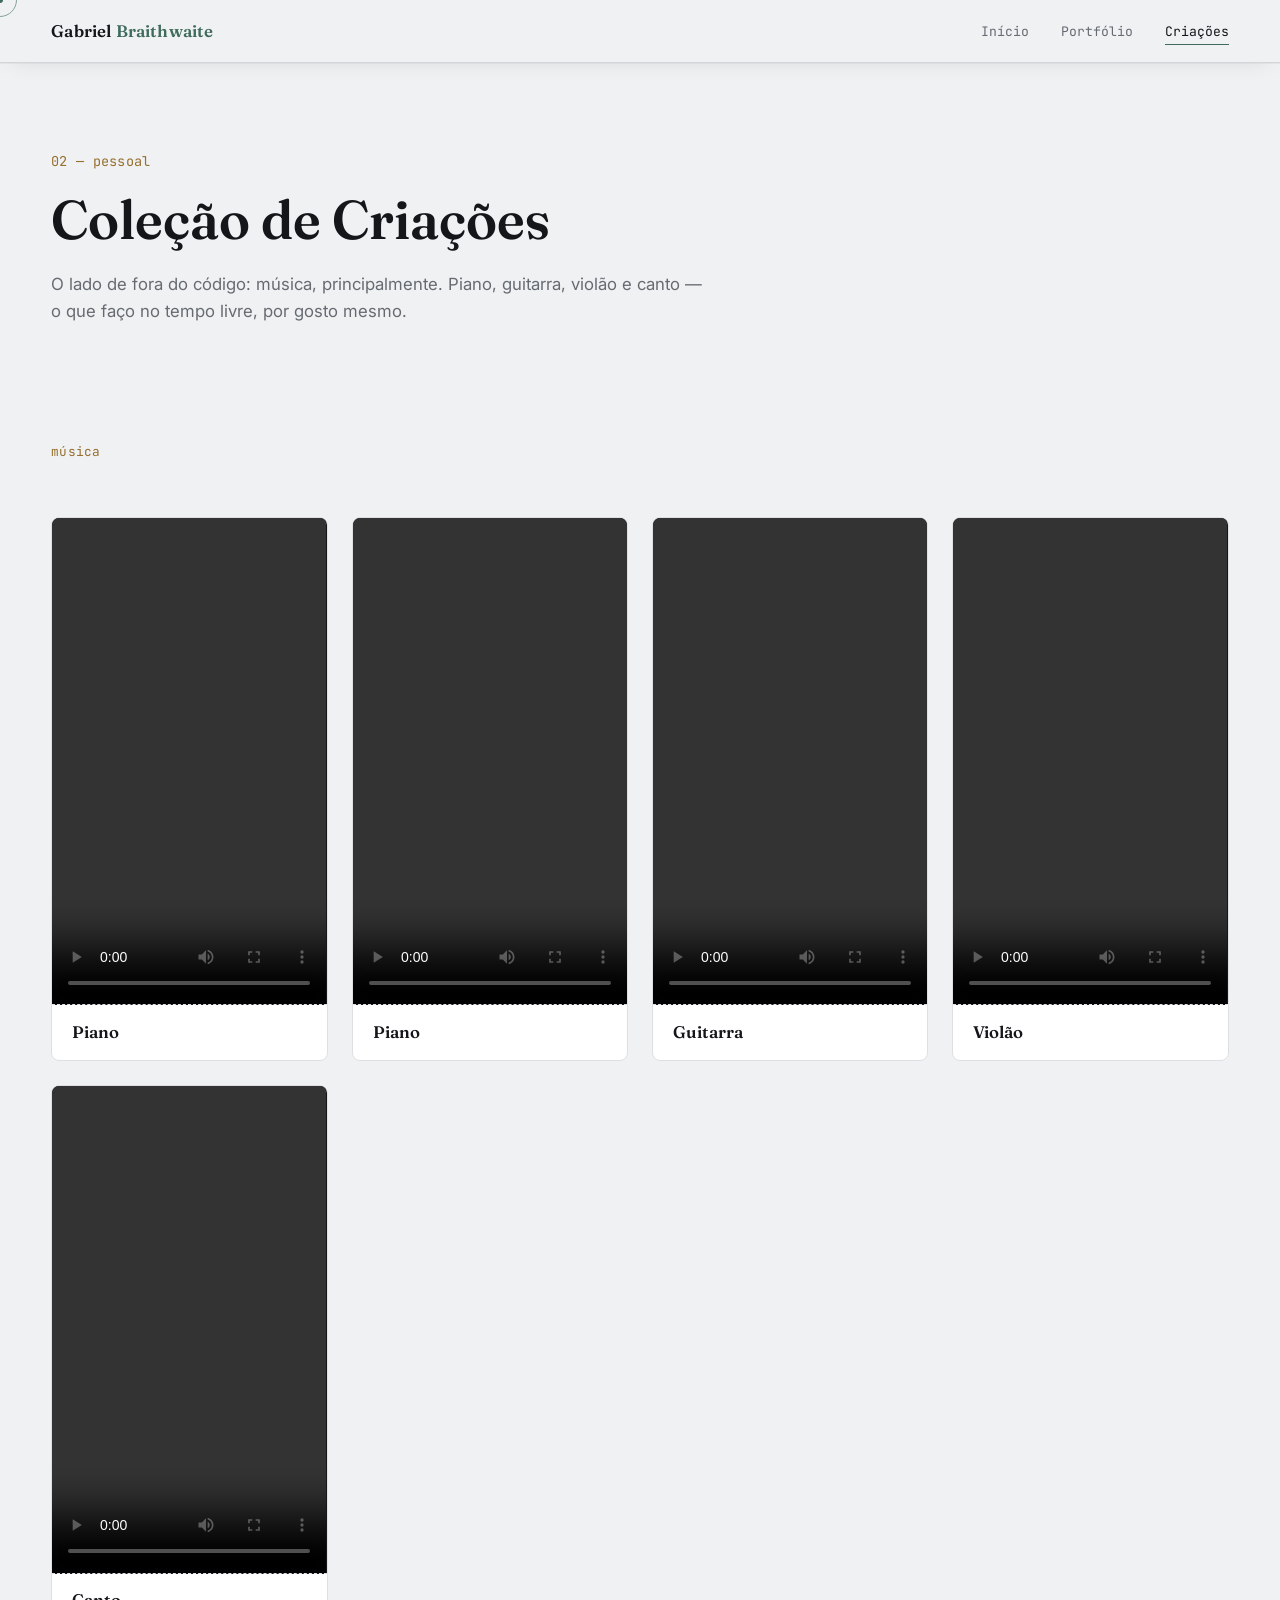
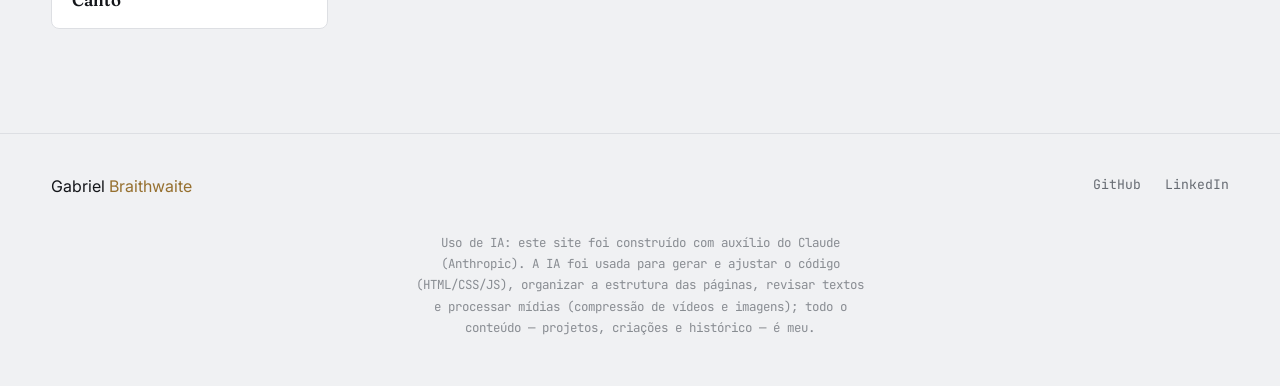
==== criacoes/index.html @ d9b9e3e6 "Portfólio pessoal: site estático com projetos e criações Site de portfólio para processo seletivo, c" ====
<!DOCTYPE html>
<html lang="pt-BR">
<head>
  <meta charset="UTF-8" />
  <meta name="viewport" content="width=device-width, initial-scale=1.0" />
  <title>Criações — Gabriel Braithwaite Felipe dos Santos</title>
  <meta name="description" content="Coleção de criações pessoais de Gabriel Braithwaite Felipe dos Santos: música, piano, guitarra, violão e projetos criativos." />
  <link rel="stylesheet" href="../css/style.css" />
  <link rel="stylesheet" href="../css/animations.css" />
</head>
<body>

  <nav class="site-nav">
    <div class="wrap">
      <a href="../index.html" class="brand">Gabriel <span>Braithwaite</span></a>
      <ul class="nav-links">
        <li><a href="../index.html">Início</a></li>
        <li><a href="../portfolio/index.html">Portfólio</a></li>
        <li><a href="index.html" class="active">Criações</a></li>
      </ul>
    </div>
  </nav>

  <header class="page-head warm">
    <div class="wrap">
      <span class="kicker mono">02 — pessoal</span>
      <h1>Coleção de Criações</h1>
      <p>
        O lado de fora do código: música, principalmente. Piano, guitarra, violão e canto —
        o que faço no tempo livre, por gosto mesmo.
      </p>
    </div>
  </header>

  <section>
    <div class="wrap">
      <div class="section-head" data-reveal>
        <span class="kicker mono" style="color: var(--accent-warm)">música</span>
      </div>

      <div class="creation-grid" data-reveal-group>

        <article class="creation-card" data-reveal>
          <div class="creation-media">
            <video src="../assets/videos/criacoes/piano-1.mp4" controls playsinline preload="metadata"></video>
          </div>
          <div class="creation-body">
            <h3>Piano</h3>
          </div>
        </article>

        <article class="creation-card" data-reveal>
          <div class="creation-media">
            <video src="../assets/videos/criacoes/piano-2.mp4" controls playsinline preload="metadata"></video>
          </div>
          <div class="creation-body">
            <h3>Piano</h3>
          </div>
        </article>

        <article class="creation-card" data-reveal>
          <div class="creation-media">
            <video src="../assets/videos/criacoes/guitarra.mp4" controls playsinline preload="metadata"></video>
          </div>
          <div class="creation-body">
            <h3>Guitarra</h3>
          </div>
        </article>

        <article class="creation-card" data-reveal>
          <div class="creation-media">
            <video src="../assets/videos/criacoes/violao.mp4" controls playsinline preload="metadata"></video>
          </div>
          <div class="creation-body">
            <h3>Violão</h3>
          </div>
        </article>

        <article class="creation-card" data-reveal>
          <div class="creation-media">
            <video src="../assets/videos/criacoes/canto.mp4" controls playsinline preload="metadata"></video>
          </div>
          <div class="creation-body">
            <h3>Canto</h3>
          </div>
        </article>

      </div>
    </div>
  </section>

  <footer>
    <div class="wrap">
      <div class="foot-top">
        <a href="../index.html" class="brand">Gabriel <span style="color: var(--accent-warm)">Braithwaite</span></a>
        <div class="foot-links">
          <a href="https://github.com/gabrielbraithwaitesantos" target="_blank" rel="noopener">GitHub</a>
          <a href="https://www.linkedin.com/in/gabrielbraithwaitefelipe/" target="_blank" rel="noopener">LinkedIn</a>
          <!-- <a href="mailto:seuemail@exemplo.com">E-mail</a> -->
        </div>
      </div>
      <p class="ai-disclosure">
        Uso de IA: este site foi construído com auxílio do Claude (Anthropic). A IA foi usada para
        gerar e ajustar o código (HTML/CSS/JS), organizar a estrutura das páginas, revisar textos e
        processar mídias (compressão de vídeos e imagens); todo o conteúdo — projetos, criações e
        histórico — é meu.
      </p>
    </div>
  </footer>

  <script src="../js/cursor.js"></script>
  <script src="../js/scroll-reveal.js"></script>
  <script src="../js/interactions.js"></script>
</body>
</html>
---- css/style.css ----
/* ==========================================================================
   Gabriel Braithwaite Felipe dos Santos — Portfólio pessoal
   style.css — variáveis, reset, tipografia e layout base
   ========================================================================== */

@import url('https://fonts.googleapis.com/css2?family=Fraunces:opsz,wght@9..144,400;9..144,500;9..144,600&family=JetBrains+Mono:wght@400;500&family=Inter:wght@400;500;600&display=swap');

:root {
  /* Paleta — clara, split hero (fundo cinza bem suave + cards brancos) */
  --bg: #F0F1F3;
  --surface: #FFFFFF;
  --surface-hover: #E7E9EC;
  --text: #14161A;
  --text-dim: #666B72;
  --accent: #3F6B5A;      /* verde-azulado sóbrio — técnico */
  --accent-warm: #96702F; /* dourado escurecido p/ contraste no claro — musical/criativo */
  --border: #DDDFE3;

  /* tons decorativos de fundo (numerais/ano gigante) */
  --decor: #E2E4E8;

  /* Tipografia */
  --font-serif: 'Fraunces', Georgia, serif;
  --font-mono: 'JetBrains Mono', 'Courier New', monospace;
  --font-sans: 'Inter', -apple-system, BlinkMacSystemFont, sans-serif;

  /* Espaçamento / layout */
  --max-width: 1440px;
  --gutter: clamp(1.5rem, 4vw, 3.5rem);
}

*,
*::before,
*::after {
  box-sizing: border-box;
}

html {
  scroll-behavior: smooth;
}

body {
  margin: 0;
  background: var(--bg);
  color: var(--text);
  font-family: var(--font-sans);
  font-size: 16px;
  line-height: 1.6;
  -webkit-font-smoothing: antialiased;
}

img {
  max-width: 100%;
  display: block;
}

a {
  color: inherit;
  text-decoration: none;
}

ul {
  list-style: none;
  margin: 0;
  padding: 0;
}

h1, h2, h3, h4 {
  font-family: var(--font-serif);
  font-weight: 600;
  line-height: 1.15;
  margin: 0;
}

p {
  margin: 0;
}

.mono {
  font-family: var(--font-mono);
  letter-spacing: 0.02em;
}

.wrap {
  max-width: var(--max-width);
  margin: 0 auto;
  padding: 0 var(--gutter);
}

/* ---------------------------------- Nav --------------------------------- */

.site-nav {
  position: sticky;
  top: 0;
  z-index: 50;
  background: rgba(240, 241, 243, 0.92);
  backdrop-filter: blur(16px) saturate(140%);
  -webkit-backdrop-filter: blur(16px) saturate(140%);
  border-bottom: 1px solid rgba(20, 22, 26, 0.12);
  box-shadow: 0 1px 0 rgba(20, 22, 26, 0.04), 0 8px 24px -12px rgba(20, 22, 26, 0.12);
}

.site-nav .wrap {
  display: flex;
  align-items: center;
  justify-content: space-between;
  padding-top: 1.1rem;
  padding-bottom: 1.1rem;
}

.site-nav .brand {
  font-family: var(--font-serif);
  font-size: 1.05rem;
  font-weight: 600;
  letter-spacing: 0.01em;
  color: var(--text);
}

.site-nav .brand span {
  color: var(--accent);
}

.nav-links {
  display: flex;
  gap: 2rem;
}

.nav-links a {
  position: relative;
  font-family: var(--font-mono);
  font-size: 0.82rem;
  color: var(--text-dim);
  padding-bottom: 0.3rem;
  transition: color 0.25s ease;
}

.nav-links a::after {
  content: '';
  position: absolute;
  left: 0;
  bottom: 0;
  width: 100%;
  height: 1px;
  background: var(--accent);
  transform: scaleX(0);
  transform-origin: left;
  transition: transform 0.35s cubic-bezier(0.65, 0, 0.35, 1);
}

.nav-links a:hover,
.nav-links a.active {
  color: var(--text);
}

.nav-links a:hover::after,
.nav-links a.active::after {
  transform: scaleX(1);
}

/* --------------------------------- Hero --------------------------------- */
/* Fiel ao mockup aprovado: card único de fundo levemente diferenciado,
   split de duas colunas (texto+CTA à esquerda, foto grande à direita),
   com número de paginação, ano gigante decorativo, tags soltas e um
   card escuro flutuante de "foco atual". Usa a largura toda do .wrap. */

.hero {
  padding: clamp(1.5rem, 3vh, 2.5rem) 0 clamp(2.5rem, 6vh, 4rem);
}

.hero .wrap {
  position: relative;
}

.hero-card {
  position: relative;
  background: var(--surface-hover);
  border-radius: 28px;
  overflow: hidden;
  display: grid;
  grid-template-columns: minmax(0, 1fr) minmax(0, 0.92fr);
  gap: clamp(1.5rem, 3vw, 3rem);
  align-items: stretch;
  min-height: min(78vh, 700px);
}

.hero-decor-year {
  position: absolute;
  top: -6%;
  left: 2%;
  font-family: var(--font-serif);
  font-weight: 600;
  font-size: clamp(9rem, 24vw, 19rem);
  line-height: 1;
  color: rgba(20, 22, 26, 0.045);
  z-index: 0;
  user-select: none;
  white-space: nowrap;
}

.hero-index {
  position: absolute;
  top: clamp(1.5rem, 3vw, 2.5rem);
  left: clamp(1.5rem, 3vw, 2.5rem);
  z-index: 3;
  display: flex;
  align-items: baseline;
  gap: 0.5rem;
}

.hero-index-num {
  font-size: 0.85rem;
  color: var(--text);
  letter-spacing: 0.1em;
}

.hero-index-total {
  font-size: 0.75rem;
  color: var(--text-dim);
  letter-spacing: 0.1em;
}

/* tags soltas, tipo pill, sobre a composição */
.hero-tag {
  position: absolute;
  z-index: 3;
  display: inline-flex;
  align-items: center;
  gap: 0.45rem;
  font-size: 0.72rem;
  color: var(--text-dim);
  background: var(--surface);
  border: 1px solid rgba(20, 22, 26, 0.14);
  padding: 0.5rem 1rem;
  border-radius: 100px;
  box-shadow: 0 6px 16px rgba(20, 22, 26, 0.05);
}

.hero-tag i {
  width: 6px;
  height: 6px;
  border-radius: 50%;
  background: var(--accent);
  flex-shrink: 0;
  font-style: normal;
}

.hero-tag-1 { top: clamp(2.5rem, 5vw, 4rem); right: clamp(4.5rem, 12vw, 11rem); }
.hero-tag-2 { top: 22%; right: clamp(1.25rem, 6vw, 4rem); }

/* card escuro flutuante com o foco atual */
.hero-focus-card {
  position: absolute;
  left: 46%;
  bottom: clamp(1.5rem, 6vh, 3rem);
  z-index: 4;
  background: var(--text);
  border-radius: 16px;
  padding: 1rem 1.4rem;
  box-shadow: 0 20px 40px rgba(20, 22, 26, 0.18);
}

.hero-focus-label {
  display: block;
  font-size: 0.68rem;
  color: var(--text-dim);
  letter-spacing: 0.06em;
  margin-bottom: 0.3rem;
}

.hero-focus-value {
  display: block;
  font-size: 0.88rem;
  color: var(--bg);
  font-weight: 500;
}

.hero-content {
  position: relative;
  z-index: 2;
  padding: clamp(2rem, 4vw, 4rem);
  display: flex;
  flex-direction: column;
  justify-content: center;
  gap: 1.35rem;
}

.hero-hello {
  font-size: 0.85rem;
  color: var(--accent);
  letter-spacing: 0.05em;
}

.hero-title {
  font-size: clamp(2.4rem, 4.6vw, 4.4rem);
  line-height: 1.04;
  color: var(--text);
  letter-spacing: -0.015em;
}

.hero-title .accent-word {
  color: var(--accent);
}

.hero-caption {
  color: var(--text-dim);
  font-size: 1.02rem;
  line-height: 1.65;
  max-width: 46ch;
}

.hero-stats {
  display: flex;
  gap: clamp(1.5rem, 3vw, 2.75rem);
}

.hero-stats > div {
  display: flex;
  flex-direction: column;
  gap: 0.3rem;
}

.stat-num {
  font-size: 1.8rem;
  color: var(--text);
  font-weight: 500;
}

.stat-label {
  font-size: 0.78rem;
  color: var(--text-dim);
  max-width: 14ch;
}

.hero-cta {
  display: flex;
  gap: 1rem;
  flex-wrap: wrap;
}

/* ------------------------------ Hero visual ------------------------------- */

.hero-visual {
  position: relative;
  min-height: min(60vh, 540px);
  transition: transform 0.25s ease-out;
  will-change: transform;
}

.hero-visual-ring {
  position: absolute;
  top: -32px;
  left: -32px;
  width: 180px;
  height: 180px;
  border-radius: 50%;
  border: 1.5px solid rgba(63, 107, 90, 0.35);
  z-index: 0;
}

.hero-visual-frame {
  position: relative;
  z-index: 1;
  width: 100%;
  height: 100%;
  background: var(--surface-hover);
  border-radius: 20px;
  display: flex;
  align-items: flex-end;
  justify-content: center;
  overflow: hidden;
}

.hero-monogram {
  font-family: var(--font-serif);
  font-weight: 500;
  font-size: clamp(7rem, 14vw, 15rem);
  color: var(--accent);
  opacity: 0.92;
  letter-spacing: -0.02em;
  user-select: none;
}

.hero-visual-word {
  position: absolute;
  z-index: 0;
  inset: 0;
  display: flex;
  align-items: center;
  justify-content: center;
  font-family: var(--font-serif);
  font-weight: 500;
  font-size: clamp(9rem, 18vw, 18rem);
  color: rgba(20, 22, 26, 0.16);
  user-select: none;
}

.hero-visual-word-g {
  transform: translateX(-0.65em);
}

.hero-visual-word-accent {
  color: var(--accent);
  transform: translateX(0.75em);
}

.hero-visual-photo {
  position: relative;
  z-index: 1;
  width: 82%;
  height: 82%;
  object-fit: contain;
  object-position: center bottom;
  margin: 0 auto;
  display: block;
}

.hero-visual-badge {
  position: absolute;
  z-index: 2;
  bottom: -22px;
  right: -22px;
  width: 132px;
  height: 132px;
  background: var(--accent);
  border-radius: 16px;
  display: flex;
  flex-direction: column;
  align-items: center;
  justify-content: center;
  gap: 0.4rem;
  box-shadow: 0 16px 32px rgba(20, 22, 26, 0.16);
}

.hero-visual-badge .mono {
  font-size: 1.25rem;
  color: #fff;
  letter-spacing: 0.02em;
}

.hero-visual-badge span:last-child {
  font-size: 0.7rem;
  color: rgba(255, 255, 255, 0.8);
}

@media (max-width: 900px) {
  .hero-card {
    grid-template-columns: 1fr;
    min-height: 0;
  }

  .hero-decor-year {
    display: none;
  }

  .hero-index {
    position: static;
    padding: 1.5rem 1.5rem 0;
  }

  .hero-tag,
  .hero-focus-card {
    display: none;
  }

  .hero-content {
    padding: 1rem 1.5rem 2rem;
  }

  .hero-visual {
    min-height: 320px;
    margin: 0 1.5rem 1.5rem;
  }

  .hero-visual-ring {
    display: none;
  }
}

/* -------------------------------- Buttons -------------------------------- */

.btn {
  display: inline-flex;
  align-items: center;
  gap: 0.6rem;
  padding: 0.85rem 1.6rem;
  border-radius: 3px;
  font-family: var(--font-mono);
  font-size: 0.85rem;
  border: 1px solid var(--border);
  transition: border-color 0.3s ease, background 0.3s ease, transform 0.2s ease;
  will-change: transform;
}

.btn-primary {
  background: var(--accent);
  color: #0F1419;
  border-color: var(--accent);
  font-weight: 500;
}

.btn-primary:hover {
  background: #6ba08c;
}

.btn-ghost {
  color: var(--text);
  background: transparent;
}

.btn-ghost:hover {
  border-color: var(--accent-warm);
  color: var(--accent-warm);
}

/* -------------------------------- Section -------------------------------- */

section {
  padding: clamp(3rem, 8vh, 5.5rem) 0;
}

.section-head {
  margin-bottom: clamp(2.5rem, 6vh, 3.5rem);
}

.section-head .kicker {
  display: block;
  font-family: var(--font-mono);
  font-size: 0.8rem;
  color: var(--accent);
  margin-bottom: 0.9rem;
}

.section-head h2 {
  font-size: clamp(1.9rem, 4vw, 2.6rem);
}

.section-head p {
  margin-top: 1rem;
  color: var(--text-dim);
  max-width: 60ch;
}

.section-head.split {
  display: flex;
  align-items: flex-end;
  justify-content: space-between;
  gap: 1.5rem;
  flex-wrap: wrap;
}

.see-all {
  font-size: 0.78rem;
  color: var(--text);
  border-bottom: 1.5px solid var(--text);
  padding-bottom: 0.2rem;
  white-space: nowrap;
}

section + section {
  border-top: 1px solid var(--border);
}

/* ---------------------------------- Sobre ---------------------------------- */

.about-grid {
  display: grid;
  grid-template-columns: minmax(0, 0.8fr) minmax(0, 1.2fr);
  gap: clamp(2rem, 5vw, 4rem);
  align-items: center;
}

.about-visual {
  position: relative;
  aspect-ratio: 4 / 5;
  border-radius: 20px;
  background: var(--surface-hover);
  border: 1px solid var(--border);
  display: flex;
  align-items: flex-end;
  justify-content: center;
  overflow: hidden;
}

.about-visual-photo {
  width: 88%;
  height: 92%;
  object-fit: contain;
  object-position: center bottom;
  display: block;
  filter: grayscale(1);
}

.about-visual::before {
  content: '';
  position: absolute;
  top: 16px;
  left: 16px;
  right: -16px;
  bottom: -16px;
  border: 1.5px solid rgba(63, 107, 90, 0.35);
  border-radius: 20px;
  z-index: -1;
}

.about-visual-label {
  font-size: 0.78rem;
  color: var(--text-dim);
  opacity: 0.7;
}

.about-content h2 {
  font-size: clamp(1.9rem, 3.6vw, 2.6rem);
  margin-top: 0.9rem;
  margin-bottom: 1.25rem;
  max-width: 16ch;
}

.about-content p {
  color: var(--text-dim);
  font-size: 1rem;
  line-height: 1.7;
  max-width: 58ch;
  margin-bottom: 1.75rem;
}

.about-facts {
  display: grid;
  grid-template-columns: repeat(auto-fit, minmax(150px, 1fr));
  gap: 1rem;
}

.about-facts > div {
  border-left: 2px solid var(--accent);
  padding-left: 0.9rem;
}

.fact-label {
  display: block;
  font-size: 0.7rem;
  color: var(--text-dim);
  margin-bottom: 0.3rem;
}

.fact-value {
  font-size: 0.9rem;
  font-weight: 500;
  color: var(--text);
}

/* -------------------------------- Skills -------------------------------- */

.skills-grid {
  display: grid;
  grid-template-columns: repeat(auto-fit, minmax(240px, 1fr));
  gap: 1.5rem;
}

.skill-card {
  background: var(--surface);
  border: 1px solid var(--border);
  border-radius: 14px;
  padding: 2rem;
  transition: border-color 0.3s ease, transform 0.1s linear, box-shadow 0.3s ease;
  transform-style: preserve-3d;
}

.skill-card:hover {
  border-color: var(--accent);
  transform: translateY(-4px);
  box-shadow: 0 16px 32px -12px rgba(20, 22, 26, 0.14);
}

.skill-card:hover .skill-num {
  color: var(--accent-warm);
}

.skill-num {
  display: block;
  font-size: 0.8rem;
  color: var(--accent);
  margin-bottom: 1.1rem;
}

.skill-card h3 {
  font-size: 1.3rem;
  margin-bottom: 0.75rem;
}

.skill-card p {
  color: var(--text-dim);
  font-size: 0.95rem;
  line-height: 1.6;
}

/* ---------------------------- Projetos em destaque ---------------------------- */

.featured-grid {
  display: grid;
  grid-template-columns: repeat(auto-fit, minmax(280px, 1fr));
  gap: 1.5rem;
}

.featured-card {
  position: relative;
  display: block;
  background: var(--surface);
  border: 1px solid var(--border);
  border-radius: 14px;
  padding: 1.75rem;
  padding-bottom: 2.75rem; /* espaço fixo pro hint, não muda no hover — evita o card "crescer" */
  box-shadow: 0 4px 16px -8px rgba(20, 22, 26, 0.12);
  transition: border-color 0.3s ease, transform 0.2s cubic-bezier(0.16, 1, 0.3, 1),
    box-shadow 0.3s ease;
  transform-style: preserve-3d;
}

.featured-card:hover {
  border-color: var(--accent);
  transform: translateY(-4px);
  box-shadow: 0 16px 32px -12px rgba(20, 22, 26, 0.2);
}

/* pista visual de que o card leva pro portfólio completo: some no
   estado normal, aparece com fade no hover — sem alterar a altura do
   card em nenhum momento (fica dentro do espaço já reservado acima) */
.featured-card-hint {
  position: absolute;
  left: 1.75rem;
  bottom: 1.1rem;
  display: inline-flex;
  align-items: center;
  gap: 0.4rem;
  font-family: var(--font-mono);
  font-size: 0.72rem;
  color: var(--accent);
  opacity: 0;
  transition: opacity 0.25s ease;
}

.featured-card:hover .featured-card-hint {
  opacity: 1;
}

.featured-top {
  display: flex;
  align-items: center;
  justify-content: space-between;
  gap: 1rem;
  margin-bottom: 1rem;
}

.featured-top .mono {
  font-size: 0.72rem;
  color: var(--accent);
}

.featured-card h3 {
  font-size: 1.4rem;
  margin-bottom: 0.6rem;
}

.featured-card p {
  color: var(--text-dim);
  font-size: 0.95rem;
}

@media (max-width: 780px) {
  .about-grid {
    grid-template-columns: 1fr;
  }
}

/* -------------------------------- Timeline -------------------------------- */

/* o título/intro da seção continua com largura de leitura confortável,
   mas a timeline em si usa a largura toda — o ano grande decorativo
   e o texto mais largo preenchem o espaço que antes ficava vazio */
#trajetoria .section-head {
  max-width: 780px;
}

.timeline {
  position: relative;
  padding-left: clamp(2.5rem, 6vw, 4rem);
}

.timeline::before {
  content: '';
  position: absolute;
  left: 5px;
  top: 0.4rem;
  bottom: 0.4rem;
  width: 1px;
  background: var(--border);
}

.timeline-item {
  position: relative;
  padding-bottom: clamp(2.5rem, 5vh, 3.5rem);
  display: grid;
  grid-template-columns: minmax(0, 1fr) auto;
  align-items: start;
  gap: clamp(1.5rem, 4vw, 3rem);
}

.timeline-item:last-child {
  padding-bottom: 0;
}

/* marcador: elemento real (não pseudo-elemento), pra o JS conseguir ler
   a posição exata dele e ativar o efeito de proximidade com precisão */
.timeline-marker {
  position: absolute;
  left: clamp(-2.5rem, -6vw, -4rem);
  top: 0.3rem;
  width: 16px;
  height: 16px;
  border-radius: 50%;
  background: var(--bg);
  border: 2.5px solid var(--accent);
  box-shadow: 0 0 0 4px var(--bg);
  transition: transform 0.3s ease, background 0.3s ease, border-color 0.3s ease;
}

.timeline-item-body {
  min-width: 0;
}

.timeline-item .t-year {
  font-family: var(--font-mono);
  font-size: 0.78rem;
  color: var(--accent-warm);
  margin-bottom: 0.4rem;
  display: block;
}

.timeline-item h3 {
  font-size: 1.4rem;
  color: var(--text);
  margin-bottom: 0.6rem;
}

.timeline-item p {
  color: var(--text-dim);
  max-width: 62ch;
  font-size: 1rem;
  line-height: 1.65;
}

/* ano grande decorativo, ocupando o espaço que antes ficava vazio à direita */
.timeline-item-year-decor {
  font-family: var(--font-serif);
  font-weight: 600;
  font-size: clamp(2.5rem, 5vw, 4.5rem);
  line-height: 1;
  color: var(--decor);
  user-select: none;
  white-space: nowrap;
  align-self: center;
  justify-self: end;
}

@media (max-width: 780px) {
  .timeline-item {
    grid-template-columns: 1fr;
  }

  .timeline-item-year-decor {
    display: none;
  }
}

/* ----------------------------- Preview links ------------------------------ */

.preview-links {
  display: grid;
  grid-template-columns: repeat(2, 1fr);
  gap: 1.5rem;
}

.preview-card {
  background: var(--surface);
  border: 1px solid var(--border);
  border-radius: 6px;
  padding: 2rem;
  transition: transform 0.35s cubic-bezier(0.16, 1, 0.3, 1), border-color 0.3s ease;
}

.preview-card:hover {
  border-color: var(--accent);
}

.preview-card .mono {
  font-size: 0.75rem;
  color: var(--accent);
}

.preview-card h3 {
  margin-top: 0.75rem;
  font-size: 1.5rem;
}

.preview-card p {
  margin-top: 0.75rem;
  color: var(--text-dim);
  font-size: 0.95rem;
}

.preview-card .go {
  margin-top: 1.5rem;
  font-family: var(--font-mono);
  font-size: 0.82rem;
  color: var(--text-dim);
}

.preview-card.warm:hover {
  border-color: var(--accent-warm);
}

.preview-card.warm .mono {
  color: var(--accent-warm);
}

/* --------------------------------- Footer --------------------------------- */

footer {
  border-top: 1px solid var(--border);
  padding: 2.5rem 0 3rem;
}

footer .foot-top {
  display: flex;
  justify-content: space-between;
  align-items: flex-start;
  flex-wrap: wrap;
  gap: 1.5rem;
  margin-bottom: 2rem;
}

footer .foot-links {
  display: flex;
  gap: 1.5rem;
  font-family: var(--font-mono);
  font-size: 0.82rem;
}

footer .foot-links a {
  color: var(--text-dim);
  transition: color 0.25s ease;
}

footer .foot-links a:hover {
  color: var(--accent);
}

.footer-name {
  display: block;
  font-size: 0.72rem;
  color: var(--text-dim);
  letter-spacing: 0.04em;
  margin-bottom: 0.75rem;
}

.ai-disclosure {
  font-family: var(--font-mono);
  font-size: 0.78rem;
  color: var(--text-dim);
  opacity: 0.75;
  max-width: 65ch;
  line-height: 1.7;
  margin: 1.75rem auto 0;
  text-align: center;
}

/* ==========================================================================
   Páginas internas (portfolio / criações)
   ========================================================================== */

.page-head {
  padding: clamp(3.5rem, 10vh, 5.5rem) 0 clamp(2rem, 5vh, 3rem);
}

.page-head .kicker {
  display: block;
  font-family: var(--font-mono);
  font-size: 0.85rem;
  color: var(--accent);
  margin-bottom: 1rem;
}

.page-head.warm .kicker {
  color: var(--accent-warm);
}

.page-head h1 {
  font-size: clamp(2.3rem, 6vw, 3.4rem);
}

.page-head p {
  margin-top: 1.25rem;
  color: var(--text-dim);
  max-width: 60ch;
  font-size: 1.05rem;
}

/* ------------------------------ Project grid ------------------------------ */

.project-grid {
  display: grid;
  grid-template-columns: repeat(12, 1fr);
  grid-auto-rows: min-content; /* cada linha tem a altura do próprio conteúdo, não a do vizinho */
  align-items: start; /* impede o grid de "esticar" um card pra igualar a altura do outro na mesma linha */
  gap: 1.5rem;
  padding-bottom: clamp(3rem, 8vh, 5rem);
}

.project-card {
  position: relative;
  grid-column: span 12;
  background: var(--surface);
  border: 1px solid var(--border);
  border-radius: 8px;
  padding: 2.25rem;
  transition: border-color 0.3s ease;
}

.project-card:hover {
  border-color: var(--accent);
}

.project-card.warm:hover {
  border-color: var(--accent-warm);
}

/* tamanhos: featured (grande), standard (médio), light (leve/casual) */
.project-card.featured {
  grid-column: span 12;
  padding: 2.75rem;
}

.project-card.standard {
  grid-column: span 6;
}

.project-card.light {
  grid-column: span 6;
  border-style: dashed;
  opacity: 0.92;
}

.card-top {
  display: flex;
  justify-content: space-between;
  align-items: flex-start;
  gap: 1rem;
  margin-bottom: 1rem;
}

.card-top .tag {
  font-family: var(--font-mono);
  font-size: 0.72rem;
  color: var(--accent);
  text-transform: none;
  border: 1px solid var(--border);
  padding: 0.3rem 0.6rem;
  border-radius: 20px;
}

.project-card.warm .card-top .tag {
  color: var(--accent-warm);
}

.status-badge {
  font-family: var(--font-mono);
  font-size: 0.7rem;
  padding: 0.3rem 0.65rem;
  border-radius: 20px;
  white-space: nowrap;
}

.status-badge.done {
  color: var(--accent);
  background: rgba(75, 122, 105, 0.1);
}

.status-badge.progress {
  color: var(--accent-warm);
  background: rgba(168, 129, 63, 0.12);
}

.status-badge.unfinished {
  color: var(--text-dim);
  background: rgba(92, 101, 112, 0.08);
}

.project-card h3 {
  font-size: clamp(1.35rem, 2.5vw, 1.9rem);
  margin-bottom: 0.9rem;
}

.project-card.standard h3,
.project-card.light h3 {
  font-size: 1.3rem;
}

.project-card .role {
  font-family: var(--font-mono);
  font-size: 0.78rem;
  color: var(--text-dim);
  margin-bottom: 0.9rem;
}

.project-card p.desc {
  color: var(--text-dim);
  font-size: 0.98rem;
  max-width: 62ch;
  margin-bottom: 1.25rem;
}

.tech-tags {
  display: flex;
  flex-wrap: wrap;
  gap: 0.5rem;
  margin-bottom: 1.25rem;
}

.tech-tags span {
  font-family: var(--font-mono);
  font-size: 0.7rem;
  color: var(--text-dim);
  border: 1px solid var(--border);
  padding: 0.25rem 0.55rem;
  border-radius: 3px;
}

.repo-link {
  display: inline-flex;
  align-items: center;
  gap: 0.5rem;
  font-family: var(--font-mono);
  font-size: 0.82rem;
  color: var(--accent);
  border-bottom: 1px solid transparent;
  transition: border-color 0.25s ease;
}

.project-card.warm .repo-link {
  color: var(--accent-warm);
}

.repo-link:hover {
  border-color: currentColor;
}

/* ---------------- Card de projeto: painel expande embaixo no hover ---------------- */
/* Sem tilt, sem inclinar — só a borda ganha a cor accent (já definida em
   .project-card:hover acima). No hover, um painel com largura total abre
   embaixo do conteúdo, com espaço de verdade pra fotos/vídeos + texto extra. */

.project-card-body {
  min-width: 0;
}

/* O painel abre no fluxo normal da página (não flutua por cima de nada) —
   ao expandir, empurra o conteúdo abaixo dele pra baixo, como um
   "acordeão" comum. O bug de dois cards abrindo ao mesmo tempo (quando
   esse empurrão colocava o próximo card sob o cursor) é resolvido no JS
   (ver js/interactions.js), com um pequeno "cooldown" logo após qualquer
   card fechar, que ignora mouseenter disparado pelo próprio reflow. */
.project-card-expand {
  display: grid;
  grid-template-columns: minmax(0, 1.6fr) minmax(0, 1fr);
  gap: 1.5rem;
  max-height: 0;
  opacity: 0;
  overflow: hidden;
  margin-top: 0;
  transition: max-height 0.45s cubic-bezier(0.16, 1, 0.3, 1), opacity 0.3s ease,
    margin-top 0.45s cubic-bezier(0.16, 1, 0.3, 1);
}

/* .project-card-open é aplicada via JS (ver js/interactions.js) só depois
   do mouse ficar parado sobre o card por um instante — não no :hover puro
   do CSS. Isso evita que rolar a página com a roda do mouse "esbarre" no
   card e abra o painel sem querer, empurrando o scroll no meio do gesto. */
.project-card.project-card-open .project-card-expand {
  max-height: 360px;
  opacity: 1;
  margin-top: 1.75rem;
}

.project-card.project-card-open .project-card-expand.text-only {
  max-height: 170px;
}

.project-card.project-card-open .project-card-expand.text-only.text-only-narrow {
  max-height: 240px;
}

/* vídeo em destaque à esquerda (maior) + fotos empilhadas à direita dele */
.project-card-expand-media {
  display: grid;
  grid-template-columns: minmax(0, 1.8fr) minmax(0, 0.8fr);
  gap: 0.75rem;
  align-items: stretch;
}

.media-item {
  display: block;
  padding: 0;
  border: none;
  background: none;
  cursor: pointer;
  width: 100%;
  height: 100%;
  overflow: hidden;
  border-radius: 8px;
}

.media-item img,
.media-item video {
  width: 100%;
  height: 100%;
  object-fit: cover;
  display: block;
  border-radius: 8px;
  transition: opacity 0.25s ease;
}

.media-item:hover img,
.media-item:hover video {
  opacity: 0.92;
}

.media-video {
  aspect-ratio: 16 / 10;
}

.media-thumbs {
  display: flex;
  flex-direction: column;
  gap: 0.75rem;
  height: 100%;
}

.media-thumb {
  flex: 1;
}

.media-placeholder {
  width: 100%;
  height: 100%;
  border-radius: 8px;
  background: linear-gradient(135deg, var(--surface-hover), var(--surface));
  border: 1px dashed var(--border);
  display: flex;
  align-items: center;
  justify-content: center;
  font-size: 0.7rem;
  color: var(--text-dim);
  opacity: 0.7;
  transition: border-color 0.25s ease, opacity 0.25s ease;
}

.media-item:hover .media-placeholder {
  border-color: var(--accent);
  opacity: 1;
}

.project-card-expand-text {
  border-left: 1px dashed var(--border);
  padding-left: 1.5rem;
}

.project-card-expand.text-only {
  grid-template-columns: 1fr;
}

.project-card-expand.text-only .project-card-expand-text {
  border-left: none;
  padding-left: 0;
}

.extra-placeholder {
  display: block;
  font-size: 0.85rem;
  color: var(--text-dim);
  opacity: 0.75;
  line-height: 1.65;
  transition: opacity 0.3s ease;
}

.project-card-expand.text-only {
  contain: layout;
}

@media (max-width: 700px) {
  .project-card-expand {
    grid-template-columns: 1fr;
  }

  .project-card-expand-media {
    grid-template-columns: 1fr;
  }

  .media-thumbs {
    flex-direction: row;
  }

  .project-card-expand-text {
    border-left: none;
    border-top: 1px dashed var(--border);
    padding-left: 0;
    padding-top: 1rem;
  }
}

/* ------------------------------ Certificações ------------------------------ */
/* Galeria em esteira (marquee): cards pequenos deslizando sozinhos, sem
   parar, em loop infinito. O track contém dois grupos idênticos lado a
   lado — a animação percorre exatamente a largura de um grupo (-50%) e
   reinicia, então a emenda entre o fim e o início é invisível. */

.cert-marquee-wrap {
  position: relative;
  padding-top: 2rem;
}

.cert-marquee {
  overflow: hidden;
  -webkit-mask-image: linear-gradient(90deg, transparent, #000 6%, #000 94%, transparent);
  mask-image: linear-gradient(90deg, transparent, #000 6%, #000 94%, transparent);
}

/* A posição é controlada via JS (ver js/marquee.js), não por @keyframes —
   assim dá pra desacelerar suavemente no hover sem o salto que acontece
   quando se muda animation-duration no meio de uma CSS animation.
   Também aceita arraste manual (clique e puxa) para ver qualquer
   certificado com calma, sem esperar a esteira passar por ele sozinha. */
.cert-track {
  display: flex;
  width: max-content;
  will-change: transform;
  cursor: grab;
  user-select: none;
}

.cert-track.dragging {
  cursor: grabbing;
}

.cert-track.dragging .cert-card {
  pointer-events: none;
}

/* dica "arraste para navegar" — flutua sobre a esteira e some no
   primeiro arraste do usuário (ver .hint-dismissed, aplicada via JS) */
.cert-drag-hint {
  position: absolute;
  top: 0;
  right: 0;
  z-index: 2;
  display: inline-flex;
  align-items: center;
  gap: 0.4rem;
  font-size: 0.7rem;
  color: var(--text-dim);
  opacity: 0.8;
  transition: opacity 0.4s ease;
  pointer-events: none;
}

.cert-drag-hint i {
  font-style: normal;
  display: inline-block;
  animation: cert-hint-nudge 1.6s ease-in-out infinite;
}

@keyframes cert-hint-nudge {
  0%, 100% { transform: translateX(0); }
  50% { transform: translateX(3px); }
}

.cert-marquee-wrap.hint-dismissed .cert-drag-hint {
  opacity: 0;
}

.cert-group-set {
  display: flex;
  gap: 1.25rem;
  padding-right: 1.25rem;
  flex-shrink: 0;
}

.cert-card {
  display: block;
  flex-shrink: 0;
  width: clamp(220px, 22vw, 280px);
  background: var(--surface);
  border: 1px solid var(--border);
  border-radius: 12px;
  overflow: hidden;
  transition: border-color 0.25s ease, transform 0.25s cubic-bezier(0.16, 1, 0.3, 1);
  padding: 0;
  font: inherit;
  text-align: left;
  cursor: pointer;
}

.cert-card:hover {
  border-color: var(--accent);
  transform: translateY(-4px);
}

.cert-card img {
  display: block;
  width: 100%;
  aspect-ratio: 16 / 11;
  object-fit: cover;
  object-position: top;
  background: #0e0e10;
  user-select: none;
  /* impede o navegador de iniciar o "arrastar imagem" nativo dele —
     sem isso, um clique com qualquer movimento vira um drag de imagem
     em vez de um clique normal, e o lightbox nunca abre */
  -webkit-user-drag: none;
  user-drag: none;
  pointer-events: none;
}

.cert-card-caption {
  display: block;
  padding: 0.85rem 1rem 1rem;
  border-top: 1px solid var(--border);
}

.cert-name {
  display: block;
  font-size: 0.85rem;
  color: var(--text);
  font-weight: 500;
  line-height: 1.35;
  margin-bottom: 0.3rem;
}

.cert-meta {
  display: block;
  font-size: 0.68rem;
  color: var(--text-dim);
}


/* ------------------------------- Lightbox -------------------------------- */
/* Preview grande do certificado ao clicar num card — sem sair da página. */

.lightbox {
  position: fixed;
  inset: 0;
  z-index: 200;
  display: flex;
  align-items: center;
  justify-content: center;
  padding: clamp(1.5rem, 5vw, 4rem);
  background: rgba(10, 10, 10, 0.82);
  backdrop-filter: blur(6px);
  opacity: 0;
  visibility: hidden;
  transition: opacity 0.3s ease, visibility 0s linear 0.3s;
}

.lightbox.is-open {
  opacity: 1;
  visibility: visible;
  transition: opacity 0.3s ease;
}

.lightbox-content {
  position: relative;
  max-width: min(900px, 100%);
  max-height: 100%;
  background: var(--surface);
  border-radius: 12px;
  overflow: hidden;
  transform: scale(0.96);
  transition: transform 0.3s cubic-bezier(0.16, 1, 0.3, 1);
}

.lightbox.is-open .lightbox-content {
  transform: scale(1);
}

.lightbox-content img {
  display: block;
  width: 100%;
  max-height: 78vh;
  object-fit: contain;
  background: #0e0e10;
}

.lightbox-caption {
  padding: 1rem 1.5rem 1.25rem;
  border-top: 1px solid var(--border);
}

.lightbox-caption .cert-name {
  font-size: 1rem;
}

.lightbox-caption .cert-meta {
  font-size: 0.75rem;
}

.lightbox-close {
  position: absolute;
  top: clamp(0.75rem, 2vw, 1.5rem);
  right: clamp(0.75rem, 2vw, 1.5rem);
  z-index: 1;
  width: 40px;
  height: 40px;
  border-radius: 50%;
  border: none;
  background: rgba(255, 255, 255, 0.92);
  color: var(--text);
  font-size: 1.5rem;
  line-height: 1;
  cursor: pointer;
  display: flex;
  align-items: center;
  justify-content: center;
  transition: background 0.25s ease, transform 0.25s ease;
}

.lightbox-close:hover {
  background: #fff;
  transform: scale(1.08);
}

/* setas de navegação do lightbox de mídia dos projetos */
.lightbox-nav {
  position: absolute;
  top: 50%;
  transform: translateY(-50%);
  z-index: 1;
  width: 46px;
  height: 46px;
  border-radius: 50%;
  border: none;
  background: rgba(255, 255, 255, 0.92);
  color: var(--text);
  font-size: 1.6rem;
  line-height: 1;
  cursor: pointer;
  display: flex;
  align-items: center;
  justify-content: center;
  transition: background 0.25s ease, transform 0.25s ease;
}

.lightbox-nav:hover {
  background: #fff;
  transform: translateY(-50%) scale(1.08);
}

.lightbox-nav-prev {
  left: clamp(0.75rem, 3vw, 2rem);
}

.lightbox-nav-next {
  right: clamp(0.75rem, 3vw, 2rem);
}

/* palco do lightbox de mídia: mostra img/video reais, ou o texto do
   placeholder ampliado enquanto não houver mídia real ainda */
.media-lightbox-stage {
  width: 100%;
  min-height: 300px;
  max-height: 78vh;
  display: flex;
  align-items: center;
  justify-content: center;
  background: #0e0e10;
}

.media-lightbox-stage img,
.media-lightbox-stage video {
  display: block;
  width: 100%;
  max-height: 78vh;
  object-fit: contain;
}

.media-lightbox-placeholder {
  color: var(--text-dim);
  font-size: 0.95rem;
  padding: 3rem;
  text-align: center;
}

/* ----------------------------- Creations grid ----------------------------- */

.creation-grid {
  display: grid;
  grid-template-columns: repeat(auto-fill, minmax(230px, 1fr));
  gap: 1.5rem;
  padding-bottom: 2rem;
  align-items: start;
}

.creation-card {
  background: var(--surface);
  border: 1px solid var(--border);
  border-radius: 8px;
  overflow: hidden;
  transition: transform 0.1s linear, border-color 0.3s ease;
  transform-style: preserve-3d;
}

.creation-card:hover {
  border-color: var(--accent-warm);
}

.creation-media {
  aspect-ratio: 9 / 16;
  background: #14161a;
  display: flex;
  align-items: center;
  justify-content: center;
  border-bottom: 1px dashed var(--border);
  overflow: hidden;
}

.creation-media:has(.placeholder-label) {
  aspect-ratio: 16 / 10;
  background: linear-gradient(135deg, var(--surface-hover), var(--surface));
}

.creation-media video {
  width: 100%;
  height: 100%;
  object-fit: contain;
  display: block;
}

.creation-media .placeholder-label {
  font-family: var(--font-mono);
  font-size: 0.75rem;
  color: var(--text-dim);
  opacity: 0.6;
  text-align: center;
  padding: 1rem;
}

.creation-body {
  padding: 1.1rem 1.25rem;
}

.creation-body h3 {
  font-size: 1.05rem;
  margin-bottom: 0;
}

.creation-body h3:not(:last-child) {
  margin-bottom: 0.5rem;
}

.creation-body p {
  color: var(--text-dim);
  font-size: 0.92rem;
}

.creation-body .repo-link {
  margin-top: 1rem;
}

.more-slot {
  grid-column: 1 / -1;
  border: 1px dashed var(--border);
  border-radius: 8px;
  padding: 3rem 2rem;
  text-align: center;
  color: var(--text-dim);
  font-family: var(--font-mono);
  font-size: 0.85rem;
  opacity: 0.6;
}

/* --------------------------------- Cursor ---------------------------------- */

.cursor-dot,
.cursor-ring {
  position: fixed;
  top: 0;
  left: 0;
  pointer-events: none;
  z-index: 9999;
  border-radius: 50%;
  transform: translate(-50%, -50%);
}

.cursor-dot {
  width: 6px;
  height: 6px;
  background: var(--accent);
}

.cursor-ring {
  width: 34px;
  height: 34px;
  border: 1px solid var(--accent);
  opacity: 0.6;
  transition: width 0.25s ease, height 0.25s ease, border-color 0.25s ease, opacity 0.25s ease;
}

.cursor-ring.hovered {
  width: 54px;
  height: 54px;
  border-color: var(--accent-warm);
}

@media (hover: none), (pointer: coarse) {
  .cursor-dot,
  .cursor-ring {
    display: none;
  }
}

/* -------------------------------- Responsive -------------------------------- */

@media (max-width: 780px) {
  .nav-links {
    gap: 1.1rem;
  }

  .preview-links {
    grid-template-columns: 1fr;
  }

  .project-card.standard,
  .project-card.light {
    grid-column: span 12;
  }

  .creation-grid {
    grid-template-columns: repeat(2, 1fr);
    gap: 1rem;
  }

  footer .foot-top {
    flex-direction: column;
  }
}

@media (max-width: 480px) {
  .hero .cta-row {
    flex-direction: column;
  }

  .btn {
    justify-content: center;
  }
}
---- css/animations.css ----
/* ==========================================================================
   animations.css — scroll reveal, fade-ins, respeito a reduced-motion
   ========================================================================== */

/* fade simples da página inteira ao carregar (usado em /portfolio e
   /criacoes) — discreto, funciona em qualquer navegador */
body {
  animation: page-fade-in 0.5s ease forwards;
}

@keyframes page-fade-in {
  from { opacity: 0; }
  to { opacity: 1; }
}

[data-reveal] {
  opacity: 0;
  transform: translateY(22px);
  transition: opacity 0.7s cubic-bezier(0.16, 1, 0.3, 1), transform 0.7s cubic-bezier(0.16, 1, 0.3, 1);
}

[data-reveal].is-visible {
  opacity: 1;
  transform: translateY(0);
}

/* leve atraso escalonado dentro de um mesmo grupo (timeline, grids) */
[data-reveal-group] > [data-reveal]:nth-child(1) { transition-delay: 0.02s; }
[data-reveal-group] > [data-reveal]:nth-child(2) { transition-delay: 0.08s; }
[data-reveal-group] > [data-reveal]:nth-child(3) { transition-delay: 0.14s; }
[data-reveal-group] > [data-reveal]:nth-child(4) { transition-delay: 0.2s; }
[data-reveal-group] > [data-reveal]:nth-child(5) { transition-delay: 0.26s; }
[data-reveal-group] > [data-reveal]:nth-child(6) { transition-delay: 0.32s; }
[data-reveal-group] > [data-reveal]:nth-child(7) { transition-delay: 0.38s; }

/* hero: fade-in simples ao carregar a página */
.hero-index,
.hero-content,
.hero-visual,
.hero-tag,
.hero-focus-card {
  opacity: 0;
  animation: fade-up 0.8s cubic-bezier(0.16, 1, 0.3, 1) forwards;
}

.hero-index       { animation-delay: 0.05s; }
.hero-content     { animation-delay: 0.15s; }
.hero-visual      { animation-delay: 0.2s; }
.hero-tag-1       { animation-delay: 0.4s; }
.hero-tag-2       { animation-delay: 0.46s; }
.hero-focus-card  { animation-delay: 0.55s; }

@keyframes fade-up {
  from {
    opacity: 0;
    transform: translateY(16px);
  }
  to {
    opacity: 1;
    transform: translateY(0);
  }
}

/* a linha da timeline cresce em sincronia com o scroll (ver js/scroll-reveal.js),
   via a variável --timeline-progress, em vez de "desenhar" tudo de uma vez */
.timeline::before {
  transform-origin: top;
  transform: scaleY(var(--timeline-progress, 0));
  transition: transform 0.15s linear;
}

/* "luz" que desce junto na ponta da linha, marcando o progresso do scroll */
.timeline::after {
  content: '';
  position: absolute;
  left: 5px;
  top: 0.4rem;
  width: 1px;
  height: 26px;
  transform: translateY(calc(var(--timeline-light-y, 0px) - 26px));
  background: linear-gradient(to bottom, transparent, var(--accent) 70%, var(--accent) 100%);
  box-shadow: 0 0 8px 1px rgba(63, 107, 90, 0.55);
  transition: transform 0.15s linear;
  pointer-events: none;
}

/* marcador preenche de cor sólida assim que a "luz" desce e passa por ele —
   fica marcado permanentemente, como progresso já percorrido. Todos usam a
   mesma cor accent, sem distinguir "highlight" — mais simples e consistente. */
.timeline-item.is-filled .timeline-marker {
  background: var(--accent);
  border-color: var(--accent);
  transition: transform 0.3s ease, background 0.4s ease, border-color 0.4s ease;
}

/* itens da timeline: entram com mais movimento (slide maior + leve escala) */
.timeline-item[data-reveal] {
  transform: translateY(38px) scale(0.97);
  transition: opacity 0.75s cubic-bezier(0.16, 1, 0.3, 1), transform 0.75s cubic-bezier(0.16, 1, 0.3, 1);
}

.timeline-item[data-reveal].is-visible {
  transform: translateY(0) scale(1);
}

/* marcador da timeline reage ao mouse passando perto — mudança sutil:
   cresce pouco e preenche de cor sólida, sem halo/glow ao redor
   (transição base já definida em .timeline-marker no style.css) */
.timeline-item.marker-near .timeline-marker {
  transform: scale(1.4);
  background: var(--accent);
  border-color: var(--accent);
}

/* "batida" da luz ao chegar no fim da timeline: a próxima seção ganha um
   verde escuro sólido, e permanece assim (não desaparece) — sinaliza que
   o progresso da trajetória "chegou" ali. A transição em si já é a
   animação de "a cor vindo" — 0.9s suave, não instantânea. Volta ao
   normal se o usuário rolar de volta pra cima da timeline (ver JS). */
.section-hit {
  background-color: #1E4236;
  transition: background-color 0.9s cubic-bezier(0.16, 1, 0.3, 1);
}

/* nessa intensidade o texto padrão fica escuro demais pra ler — clareia */
.section-hit .kicker {
  color: #9FD4BE;
}

.section-hit h2,
.section-hit .see-all {
  color: #F2F2F0;
}

.section-hit .see-all {
  border-bottom-color: #F2F2F0;
}

@media (prefers-reduced-motion: reduce) {
  *,
  *::before,
  *::after {
    animation-duration: 0.001ms !important;
    animation-iteration-count: 1 !important;
    transition-duration: 0.001ms !important;
    scroll-behavior: auto !important;
  }

  [data-reveal] {
    opacity: 1;
    transform: none;
  }

  .cursor-dot,
  .cursor-ring {
    display: none;
  }
}
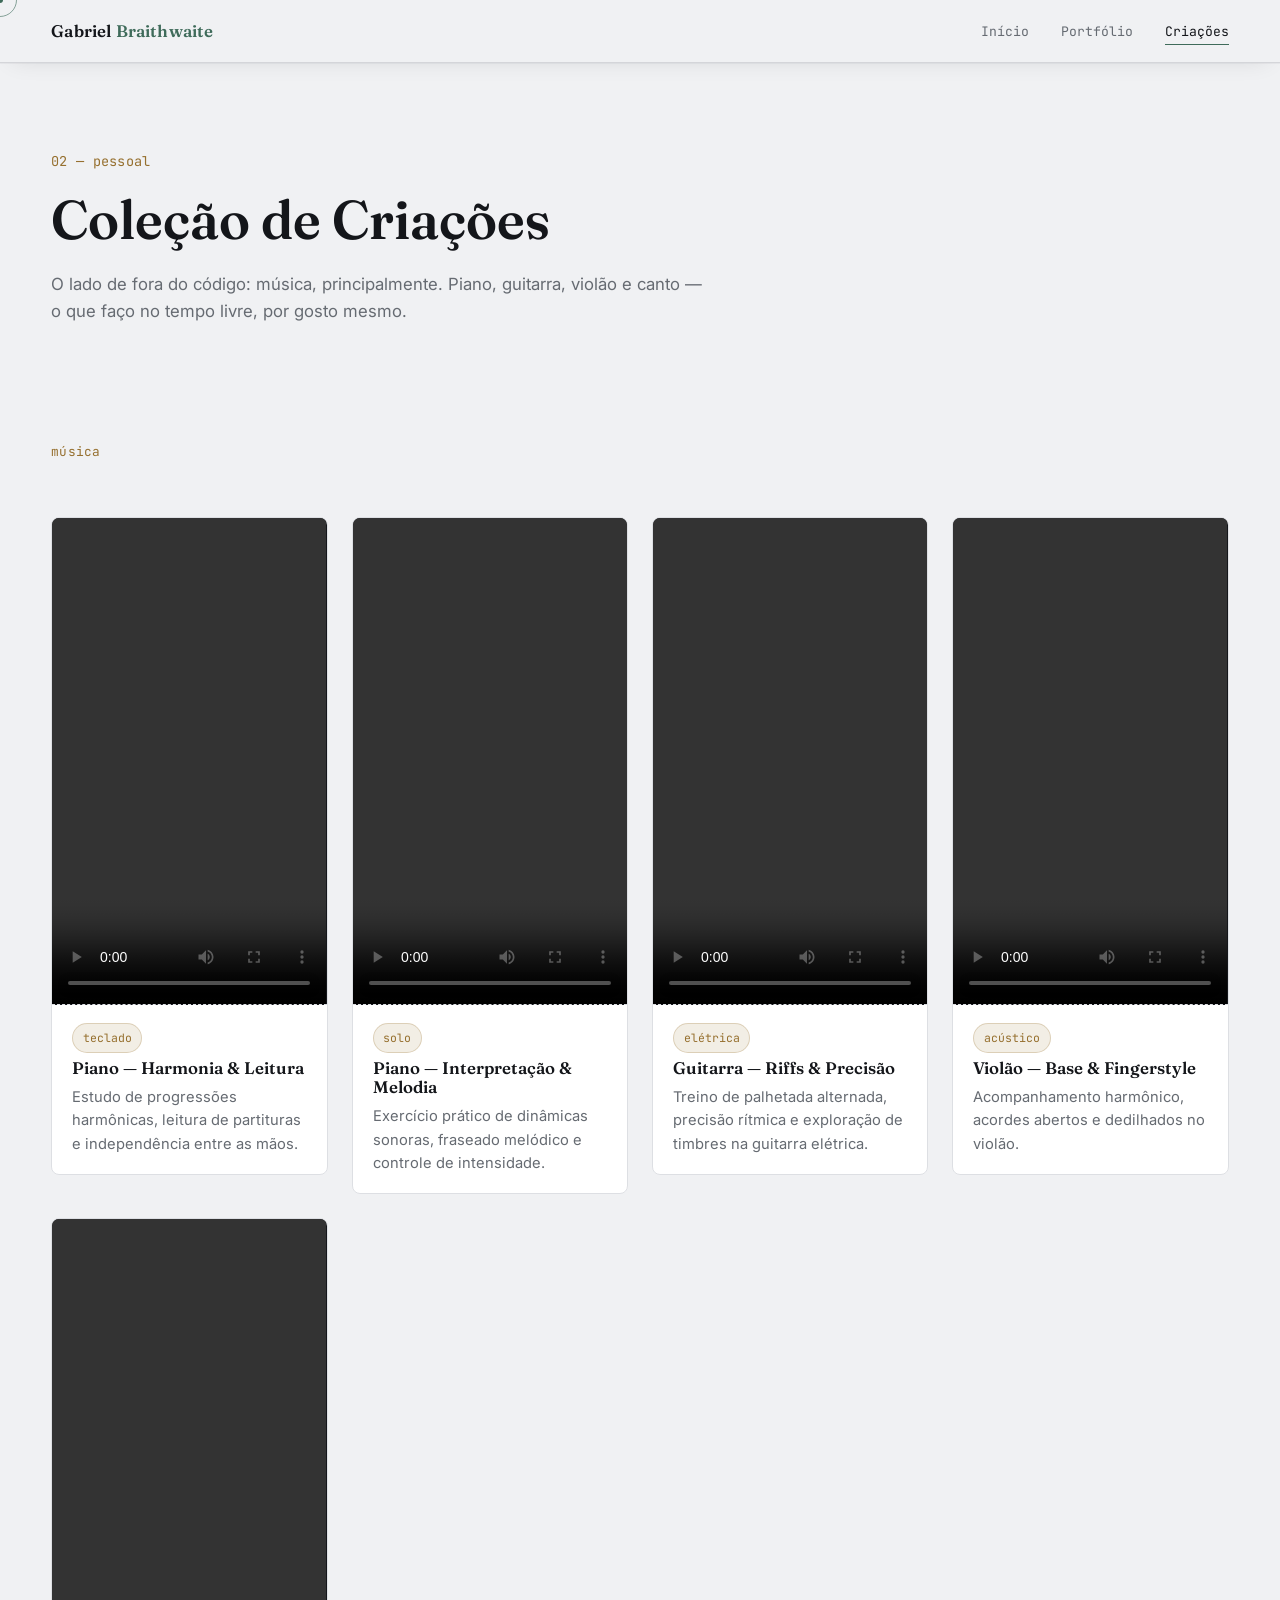
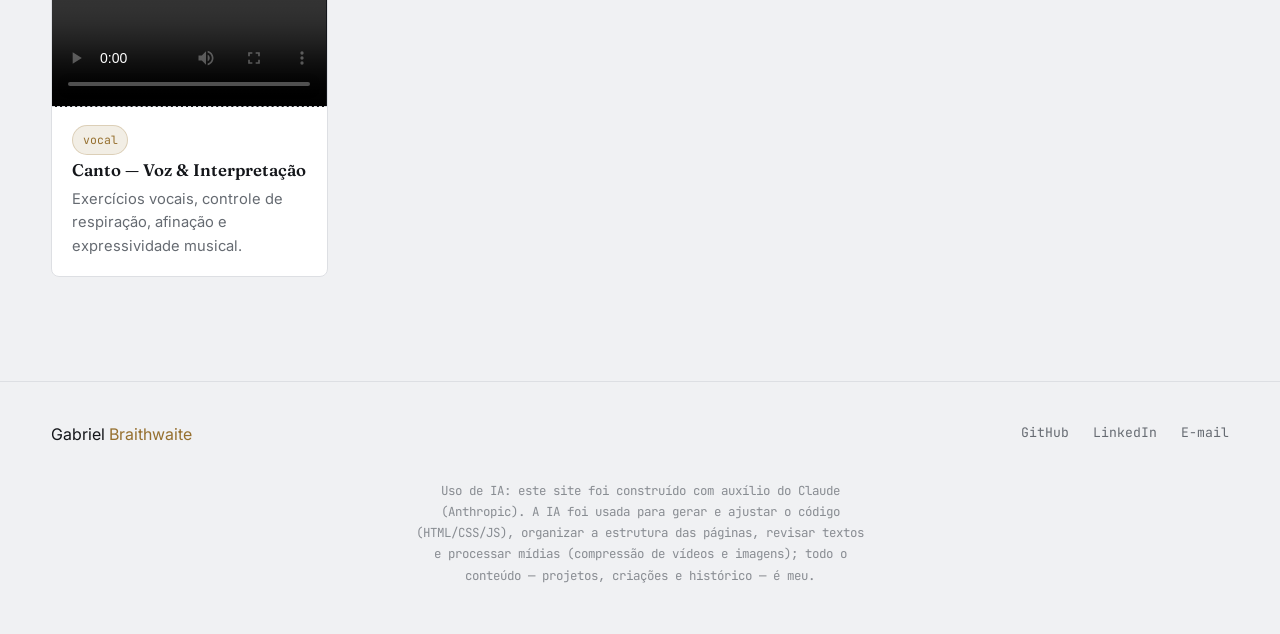
==== commit 9182eeee: "Melhorias gerais: favicon, OpenGraph, seção de contato, botões de ação e âncoras" ====
--- a/criacoes/index.html
+++ b/criacoes/index.html
@@ -5,6 +5,13 @@
   <meta name="viewport" content="width=device-width, initial-scale=1.0" />
   <title>Criações — Gabriel Braithwaite Felipe dos Santos</title>
   <meta name="description" content="Coleção de criações pessoais de Gabriel Braithwaite Felipe dos Santos: música, piano, guitarra, violão e projetos criativos." />
+  <link rel="icon" type="image/svg+xml" href="../assets/images/favicon.svg" />
+  <meta property="og:type" content="website" />
+  <meta property="og:title" content="Criações Pessoais — Gabriel Braithwaite" />
+  <meta property="og:description" content="Música, piano, guitarra, violão e criações de Gabriel Braithwaite." />
+  <meta property="og:url" content="https://gabrielbraithwaitesantos.github.io/portfolio/criacoes/" />
+  <meta property="og:image" content="https://gabrielbraithwaitesantos.github.io/portfolio/assets/images/gabriel.png" />
+  <meta name="twitter:card" content="summary_large_image" />
   <link rel="stylesheet" href="../css/style.css" />
   <link rel="stylesheet" href="../css/animations.css" />
 </head>
@@ -45,7 +52,11 @@
             <video src="../assets/videos/criacoes/piano-1.mp4" controls playsinline preload="metadata"></video>
           </div>
           <div class="creation-body">
-            <h3>Piano</h3>
+            <div class="card-top" style="margin-bottom: 0.35rem;">
+              <span class="tag" style="background: rgba(150, 112, 47, 0.12); color: var(--accent-warm); border-color: rgba(150, 112, 47, 0.25);">teclado</span>
+            </div>
+            <h3>Piano — Harmonia &amp; Leitura</h3>
+            <p>Estudo de progressões harmônicas, leitura de partituras e independência entre as mãos.</p>
           </div>
         </article>
 
@@ -54,7 +65,11 @@
             <video src="../assets/videos/criacoes/piano-2.mp4" controls playsinline preload="metadata"></video>
           </div>
           <div class="creation-body">
-            <h3>Piano</h3>
+            <div class="card-top" style="margin-bottom: 0.35rem;">
+              <span class="tag" style="background: rgba(150, 112, 47, 0.12); color: var(--accent-warm); border-color: rgba(150, 112, 47, 0.25);">solo</span>
+            </div>
+            <h3>Piano — Interpretação &amp; Melodia</h3>
+            <p>Exercício prático de dinâmicas sonoras, fraseado melódico e controle de intensidade.</p>
           </div>
         </article>
 
@@ -63,7 +78,11 @@
             <video src="../assets/videos/criacoes/guitarra.mp4" controls playsinline preload="metadata"></video>
           </div>
           <div class="creation-body">
-            <h3>Guitarra</h3>
+            <div class="card-top" style="margin-bottom: 0.35rem;">
+              <span class="tag" style="background: rgba(150, 112, 47, 0.12); color: var(--accent-warm); border-color: rgba(150, 112, 47, 0.25);">elétrica</span>
+            </div>
+            <h3>Guitarra — Riffs &amp; Precisão</h3>
+            <p>Treino de palhetada alternada, precisão rítmica e exploração de timbres na guitarra elétrica.</p>
           </div>
         </article>
 
@@ -72,7 +91,11 @@
             <video src="../assets/videos/criacoes/violao.mp4" controls playsinline preload="metadata"></video>
           </div>
           <div class="creation-body">
-            <h3>Violão</h3>
+            <div class="card-top" style="margin-bottom: 0.35rem;">
+              <span class="tag" style="background: rgba(150, 112, 47, 0.12); color: var(--accent-warm); border-color: rgba(150, 112, 47, 0.25);">acústico</span>
+            </div>
+            <h3>Violão — Base &amp; Fingerstyle</h3>
+            <p>Acompanhamento harmônico, acordes abertos e dedilhados no violão.</p>
           </div>
         </article>
 
@@ -81,7 +104,11 @@
             <video src="../assets/videos/criacoes/canto.mp4" controls playsinline preload="metadata"></video>
           </div>
           <div class="creation-body">
-            <h3>Canto</h3>
+            <div class="card-top" style="margin-bottom: 0.35rem;">
+              <span class="tag" style="background: rgba(150, 112, 47, 0.12); color: var(--accent-warm); border-color: rgba(150, 112, 47, 0.25);">vocal</span>
+            </div>
+            <h3>Canto — Voz &amp; Interpretação</h3>
+            <p>Exercícios vocais, controle de respiração, afinação e expressividade musical.</p>
           </div>
         </article>
 
@@ -96,7 +123,7 @@
         <div class="foot-links">
           <a href="https://github.com/gabrielbraithwaitesantos" target="_blank" rel="noopener">GitHub</a>
           <a href="https://www.linkedin.com/in/gabrielbraithwaitefelipe/" target="_blank" rel="noopener">LinkedIn</a>
-          <!-- <a href="mailto:seuemail@exemplo.com">E-mail</a> -->
+          <a href="mailto:gabriel.braithwaite.santos@gmail.com">E-mail</a>
         </div>
       </div>
       <p class="ai-disclosure">
--- a/css/style.css
+++ b/css/style.css
@@ -1169,8 +1169,9 @@
    card fechar, que ignora mouseenter disparado pelo próprio reflow. */
 .project-card-expand {
   display: grid;
-  grid-template-columns: minmax(0, 1.6fr) minmax(0, 1fr);
+  grid-template-columns: minmax(0, 1.35fr) minmax(0, 1fr);
   gap: 1.5rem;
+  align-items: start;
   max-height: 0;
   opacity: 0;
   overflow: hidden;
@@ -1184,7 +1185,7 @@
    do CSS. Isso evita que rolar a página com a roda do mouse "esbarre" no
    card e abra o painel sem querer, empurrando o scroll no meio do gesto. */
 .project-card.project-card-open .project-card-expand {
-  max-height: 360px;
+  max-height: 400px;
   opacity: 1;
   margin-top: 1.75rem;
 }
@@ -1202,7 +1203,7 @@
   display: grid;
   grid-template-columns: minmax(0, 1.8fr) minmax(0, 0.8fr);
   gap: 0.75rem;
-  align-items: stretch;
+  align-items: start;
 }
 
 .media-item {
@@ -1236,15 +1237,17 @@
   aspect-ratio: 16 / 10;
 }
 
+/* as miniaturas acompanham a altura do vídeo ao lado, sem esticar junto
+   com a coluna de texto (que agora é bem mais alta que antes) */
 .media-thumbs {
   display: flex;
   flex-direction: column;
   gap: 0.75rem;
-  height: 100%;
 }
 
 .media-thumb {
   flex: 1;
+  min-height: 0;
 }
 
 .media-placeholder {
@@ -1270,6 +1273,10 @@
 .project-card-expand-text {
   border-left: 1px dashed var(--border);
   padding-left: 1.5rem;
+  /* o painel tem altura fixa (ver .project-card-open acima); o texto rola
+     dentro dela em vez de ser cortado quando é mais longo */
+  max-height: 400px;
+  overflow-y: auto;
 }
 
 .project-card-expand.text-only {
@@ -1283,10 +1290,10 @@
 
 .extra-placeholder {
   display: block;
-  font-size: 0.85rem;
-  color: var(--text-dim);
-  opacity: 0.75;
-  line-height: 1.65;
+  font-size: 0.82rem;
+  color: var(--text-dim);
+  opacity: 0.95;
+  line-height: 1.6;
   transition: opacity 0.3s ease;
 }
 
@@ -1294,9 +1301,23 @@
   contain: layout;
 }
 
-@media (max-width: 700px) {
-  .project-card-expand {
+/* Em touch não existe hover, e o interactions.js (que aplica
+   .project-card-open) é desligado nesses aparelhos — sem isto o painel
+   ficaria fechado para sempre e o texto do projeto nunca apareceria.
+   Aqui ele fica sempre aberto, empilhado abaixo do card.
+   A largura sozinha não basta: um iPad em retrato tem 820px e cairia de
+   fora, então a regra também vale para qualquer aparelho sem hover. */
+@media (max-width: 780px), (hover: none), (pointer: coarse) {
+  .project-card .project-card-expand,
+  .project-card.project-card-open .project-card-expand,
+  .project-card.project-card-open .project-card-expand.text-only,
+  .project-card.project-card-open .project-card-expand.text-only.text-only-narrow {
     grid-template-columns: 1fr;
+    max-height: none;
+    opacity: 1;
+    overflow: visible;
+    margin-top: 1.5rem;
+    transition: none;
   }
 
   .project-card-expand-media {
@@ -1312,6 +1333,8 @@
     border-top: 1px dashed var(--border);
     padding-left: 0;
     padding-top: 1rem;
+    max-height: none;
+    overflow: visible;
   }
 }
 
@@ -1759,3 +1782,91 @@
     justify-content: center;
   }
 }
+
+
+/* -------------------------------- Extras & Polish -------------------------------- */
+
+.contact-card {
+  background: var(--surface);
+  border: 1px solid var(--border);
+  border-radius: 12px;
+  padding: clamp(2rem, 5vw, 3.5rem);
+  margin-bottom: 2rem;
+  position: relative;
+  overflow: hidden;
+  box-shadow: 0 4px 20px -8px rgba(20, 22, 26, 0.05);
+}
+
+.contact-card h2 {
+  font-size: clamp(1.4rem, 2.8vw, 2.1rem);
+  max-width: 30ch;
+  margin-top: 0.5rem;
+  margin-bottom: 0.8rem;
+}
+
+.contact-card p {
+  max-width: 55ch;
+  color: var(--text-dim);
+  font-size: 0.95rem;
+  margin-bottom: 1.8rem;
+  line-height: 1.6;
+}
+
+.contact-actions {
+  display: flex;
+  flex-wrap: wrap;
+  gap: 1rem;
+}
+
+.project-actions {
+  display: flex;
+  flex-wrap: wrap;
+  gap: 0.5rem;
+  margin-top: 1.1rem;
+  padding-top: 0.9rem;
+  border-top: 1px dashed var(--border);
+}
+
+.project-action-btn {
+  display: inline-flex;
+  align-items: center;
+  gap: 0.4rem;
+  font-family: var(--font-mono);
+  font-size: 0.76rem;
+  padding: 0.42rem 0.85rem;
+  border-radius: 999px;
+  background: var(--surface-hover);
+  border: 1px solid var(--border);
+  color: var(--text);
+  text-decoration: none;
+  font-weight: 500;
+  transition: all 0.2s ease;
+}
+
+.project-action-btn:hover {
+  background: var(--accent);
+  color: #FFFFFF;
+  border-color: var(--accent);
+}
+
+.project-action-btn svg {
+  flex-shrink: 0;
+}
+
+.project-action-btn .arrow {
+  font-size: 0.8rem;
+  color: var(--accent);
+  transition: transform 0.2s ease;
+}
+
+.project-action-btn:hover .arrow {
+  color: #FFFFFF;
+  transform: translate(2px, -2px);
+}
+
+/* Destaque suave ao navegar via âncora (#safeprompt, etc.) */
+.project-card:target,
+.project-card.project-card-focus {
+  border-color: var(--accent);
+  box-shadow: 0 0 0 3px rgba(63, 107, 90, 0.22);
+}
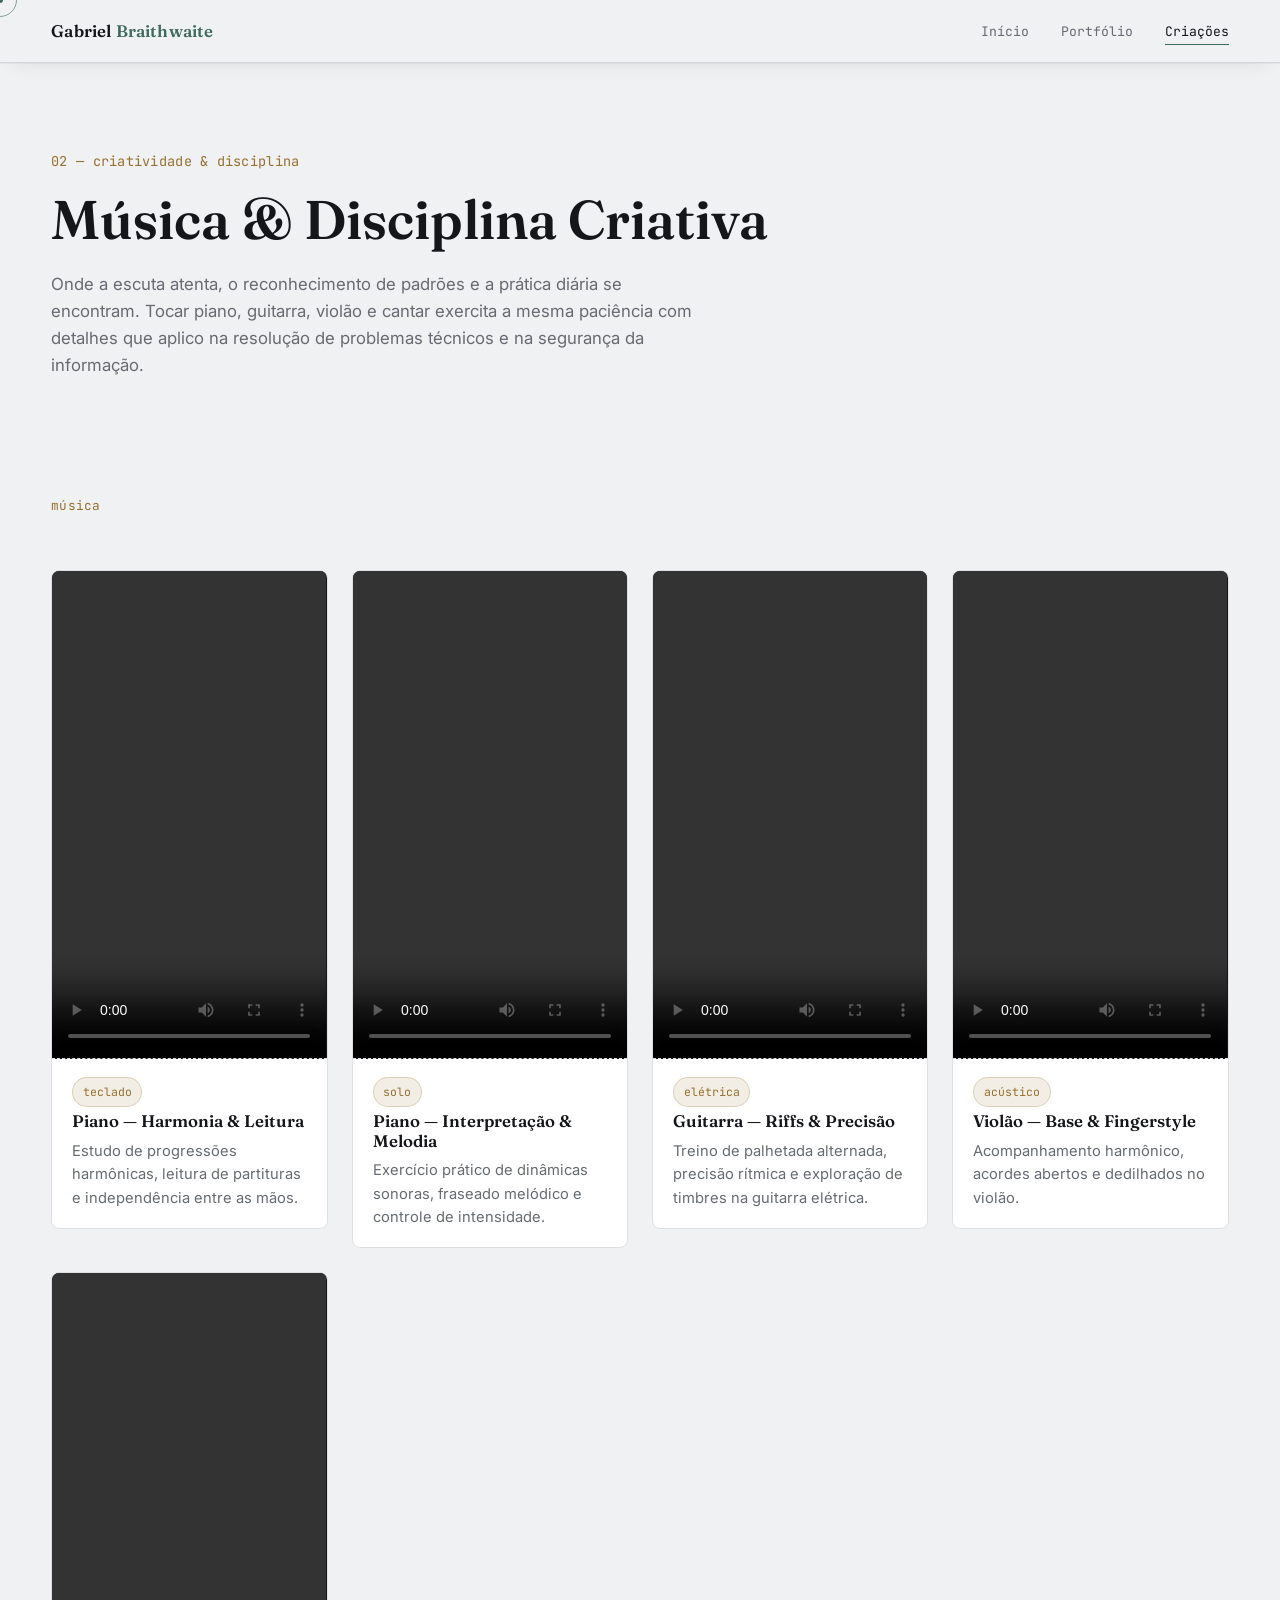
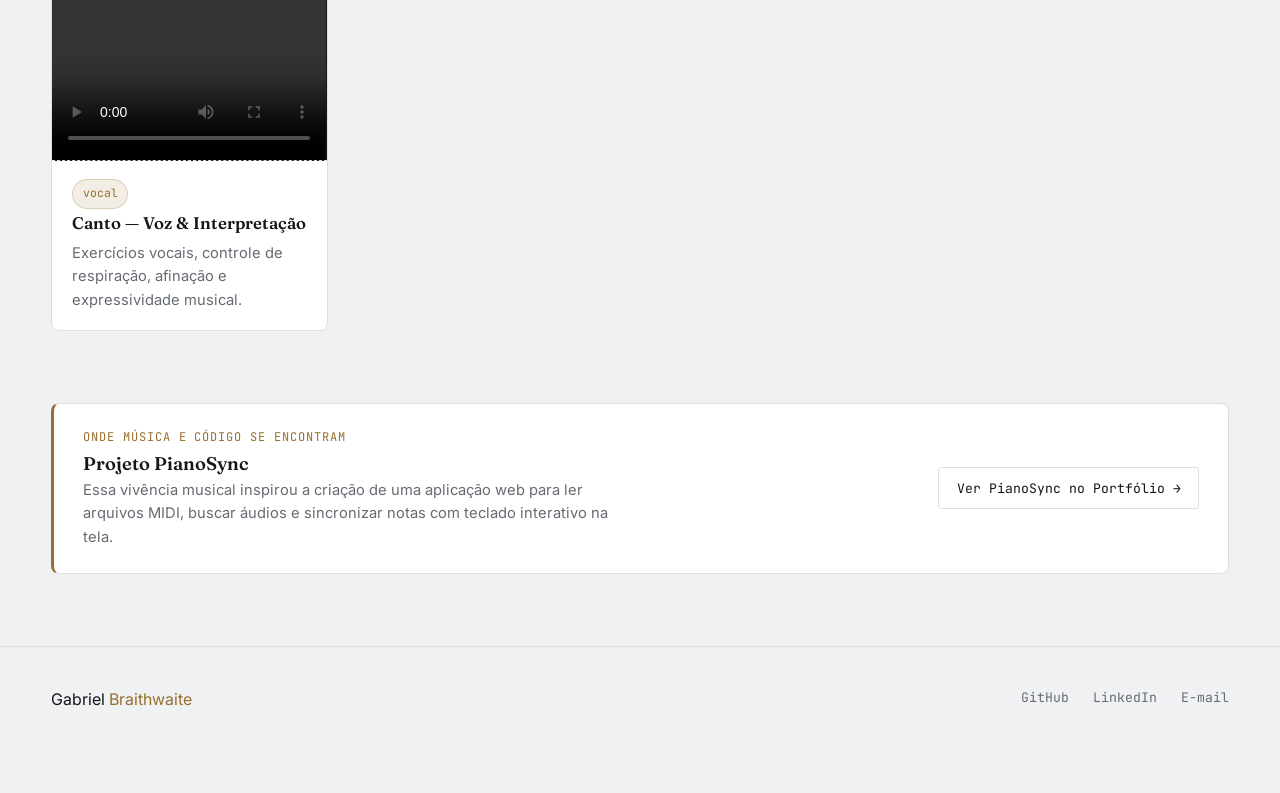
==== commit 64872c67: "Refina seção de criações, remove aviso de IA e botões de repositório privado" ====
--- a/criacoes/index.html
+++ b/criacoes/index.html
@@ -30,11 +30,12 @@
 
   <header class="page-head warm">
     <div class="wrap">
-      <span class="kicker mono">02 — pessoal</span>
-      <h1>Coleção de Criações</h1>
+      <span class="kicker mono">02 — criatividade &amp; disciplina</span>
+      <h1>Música &amp; Disciplina Criativa</h1>
       <p>
-        O lado de fora do código: música, principalmente. Piano, guitarra, violão e canto —
-        o que faço no tempo livre, por gosto mesmo.
+        Onde a escuta atenta, o reconhecimento de padrões e a prática diária se encontram.
+        Tocar piano, guitarra, violão e cantar exercita a mesma paciência com detalhes que aplico
+        na resolução de problemas técnicos e na segurança da informação.
       </p>
     </div>
   </header>
@@ -113,6 +114,15 @@
         </article>
 
       </div>
+
+      <div class="piano-bridge-card" data-reveal style="margin-top: 2.5rem; background: var(--surface); border: 1px solid var(--border); border-left: 3px solid var(--accent-warm); border-radius: 8px; padding: 1.5rem 1.8rem; display: flex; flex-wrap: wrap; align-items: center; justify-content: space-between; gap: 1rem;">
+        <div>
+          <span class="mono" style="font-size: 0.75rem; text-transform: uppercase; letter-spacing: 0.08em; color: var(--accent-warm); display: block; margin-bottom: 0.35rem;">onde música e código se encontram</span>
+          <h3 style="font-size: 1.15rem; margin-bottom: 0.3rem;">Projeto PianoSync</h3>
+          <p style="color: var(--text-dim); font-size: 0.92rem; max-width: 60ch;">Essa vivência musical inspirou a criação de uma aplicação web para ler arquivos MIDI, buscar áudios e sincronizar notas com teclado interativo na tela.</p>
+        </div>
+        <a href="../portfolio/index.html#pianosync" class="btn btn-ghost" style="font-size: 0.82rem; padding: 0.6rem 1.1rem; border-color: var(--border);">Ver PianoSync no Portfólio →</a>
+      </div>
     </div>
   </section>
 
@@ -126,12 +136,6 @@
           <a href="mailto:gabriel.braithwaite.santos@gmail.com">E-mail</a>
         </div>
       </div>
-      <p class="ai-disclosure">
-        Uso de IA: este site foi construído com auxílio do Claude (Anthropic). A IA foi usada para
-        gerar e ajustar o código (HTML/CSS/JS), organizar a estrutura das páginas, revisar textos e
-        processar mídias (compressão de vídeos e imagens); todo o conteúdo — projetos, criações e
-        histórico — é meu.
-      </p>
     </div>
   </footer>
 
